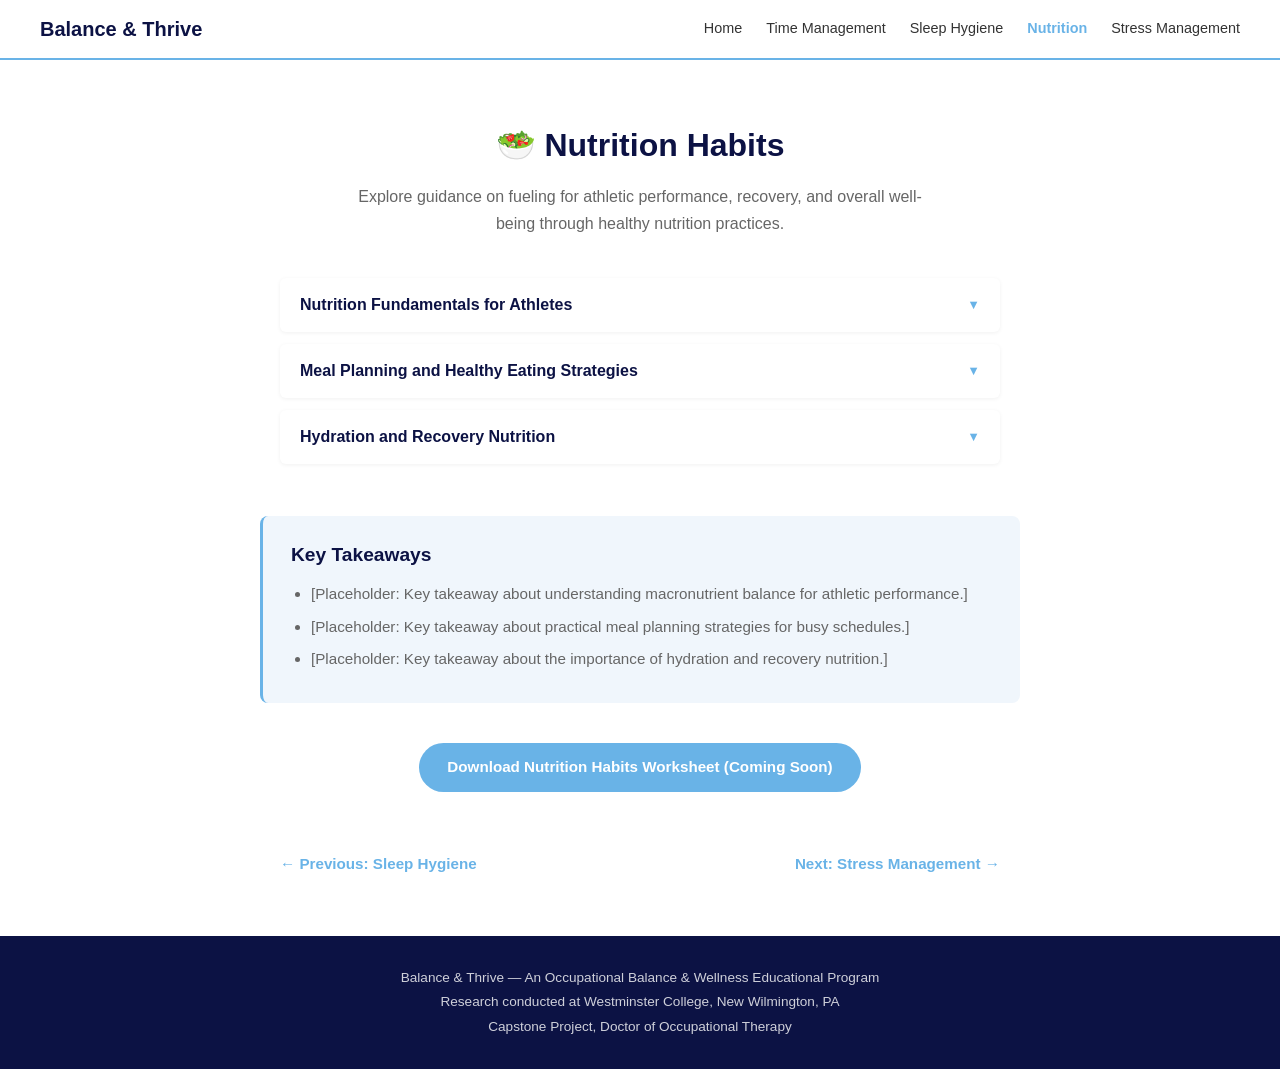
==== nutrition.html @ 85c93748 "feat: add Nutrition Habits topic page with accordion sections Co-Authored-By: Claude Opus 4.6 (1M co" ====
<!DOCTYPE html>
<html lang="en">
<head>
  <meta charset="UTF-8">
  <meta name="viewport" content="width=device-width, initial-scale=1.0">
  <title>Nutrition Habits | Balance & Thrive</title>
  <link rel="stylesheet" href="styles.css">
</head>
<body>

  <!-- Navigation -->
  <nav class="navbar">
    <a href="index.html" class="site-title">Balance &amp; Thrive</a>
    <button class="hamburger" aria-expanded="false" aria-label="Toggle navigation">
      <span></span>
      <span></span>
      <span></span>
    </button>
    <div class="nav-links">
      <a href="index.html">Home</a>
      <a href="time-management.html">Time Management</a>
      <a href="sleep-hygiene.html">Sleep Hygiene</a>
      <a href="nutrition.html" class="active">Nutrition</a>
      <a href="stress-management.html">Stress Management</a>
    </div>
  </nav>

  <!-- Page Header -->
  <section class="page-header">
    <h1>🥗 Nutrition Habits</h1>
    <p>Explore guidance on fueling for athletic performance, recovery, and overall well-being through healthy nutrition practices.</p>
  </section>

  <!-- Accordion Content -->
  <div class="accordion">
    <div class="accordion-item">
      <button class="accordion-header" aria-expanded="false" aria-controls="nh-section-1">
        <span>Nutrition Fundamentals for Athletes</span>
        <span class="chevron">▼</span>
      </button>
      <div class="accordion-body" id="nh-section-1">
        <div class="accordion-content">
          <p>[Placeholder: Add content about macronutrients, micronutrients, and the unique nutritional needs of collegiate athletes.]</p>
        </div>
      </div>
    </div>

    <div class="accordion-item">
      <button class="accordion-header" aria-expanded="false" aria-controls="nh-section-2">
        <span>Meal Planning and Healthy Eating Strategies</span>
        <span class="chevron">▼</span>
      </button>
      <div class="accordion-body" id="nh-section-2">
        <div class="accordion-content">
          <p>[Placeholder: Add practical meal planning tips, sample meal ideas, and strategies for healthy eating with a busy athlete schedule.]</p>
        </div>
      </div>
    </div>

    <div class="accordion-item">
      <button class="accordion-header" aria-expanded="false" aria-controls="nh-section-3">
        <span>Hydration and Recovery Nutrition</span>
        <span class="chevron">▼</span>
      </button>
      <div class="accordion-body" id="nh-section-3">
        <div class="accordion-content">
          <p>[Placeholder: Add content about hydration guidelines, pre/post-workout nutrition, and recovery fueling strategies.]</p>
        </div>
      </div>
    </div>
  </div>

  <!-- Key Takeaways -->
  <div class="takeaways-box">
    <h2>Key Takeaways</h2>
    <ul>
      <li>[Placeholder: Key takeaway about understanding macronutrient balance for athletic performance.]</li>
      <li>[Placeholder: Key takeaway about practical meal planning strategies for busy schedules.]</li>
      <li>[Placeholder: Key takeaway about the importance of hydration and recovery nutrition.]</li>
    </ul>
  </div>

  <!-- Download Section -->
  <div class="download-section">
    <a href="#" class="download-btn">Download Nutrition Habits Worksheet (Coming Soon)</a>
  </div>

  <!-- Topic Navigation -->
  <div class="topic-nav">
    <a href="sleep-hygiene.html">← Previous: Sleep Hygiene</a>
    <a href="stress-management.html">Next: Stress Management →</a>
  </div>

  <!-- Footer -->
  <footer class="footer">
    Balance &amp; Thrive — An Occupational Balance &amp; Wellness Educational Program<br>
    Research conducted at Westminster College, New Wilmington, PA<br>
    Capstone Project, Doctor of Occupational Therapy
  </footer>

  <script src="script.js"></script>
</body>
</html>
---- styles.css ----
/* ============================================
   Balance & Thrive — Shared Stylesheet
   ============================================ */

/* --- CSS Custom Properties --- */
:root {
  --navy: #0C1244;
  --light-blue: #69B3E7;
  --soft-blue-bg: #f0f6fc;
  --white: #FFFFFF;
  --dark-gray: #333333;
  --medium-gray: #666666;
  --light-gray: #888888;
  --font-stack: -apple-system, BlinkMacSystemFont, 'Segoe UI', Roboto, Oxygen, Ubuntu, sans-serif;
}

/* --- Reset --- */
*, *::before, *::after {
  box-sizing: border-box;
  margin: 0;
  padding: 0;
}

html {
  scroll-behavior: smooth;
}

body {
  font-family: var(--font-stack);
  color: var(--dark-gray);
  line-height: 1.6;
  background-color: var(--white);
}

a {
  color: inherit;
  text-decoration: none;
}

ul {
  list-style: none;
}

/* --- Navigation Bar --- */
.navbar {
  display: flex;
  align-items: center;
  justify-content: space-between;
  padding: 0 40px;
  height: 60px;
  background-color: var(--white);
  border-bottom: 2px solid var(--light-blue);
  position: sticky;
  top: 0;
  z-index: 100;
}

.site-title {
  font-size: 1.25rem;
  font-weight: 700;
  color: var(--navy);
}

.nav-links {
  display: flex;
  gap: 24px;
  align-items: center;
}

.nav-links a {
  font-size: 0.9rem;
  color: var(--dark-gray);
  transition: color 0.2s;
}

.nav-links a:hover {
  color: var(--light-blue);
}

.nav-links a.active {
  color: var(--light-blue);
  font-weight: 600;
}

.hamburger {
  display: none;
  background: none;
  border: none;
  cursor: pointer;
  flex-direction: column;
  gap: 5px;
  padding: 4px;
}

.hamburger span {
  display: block;
  width: 24px;
  height: 2px;
  background-color: var(--navy);
  transition: transform 0.3s, opacity 0.3s;
}

/* --- Hero Section --- */
.hero {
  text-align: center;
  padding: 80px 20px;
  background-color: var(--white);
}

.hero .label {
  display: block;
  text-transform: uppercase;
  letter-spacing: 2px;
  font-size: 0.8rem;
  color: var(--light-blue);
  margin-bottom: 12px;
  font-weight: 600;
}

.hero h1 {
  font-size: 2.5rem;
  font-weight: 800;
  color: var(--navy);
  margin-bottom: 16px;
}

.hero .subtitle {
  font-size: 1.1rem;
  color: var(--medium-gray);
  max-width: 600px;
  margin: 0 auto 28px;
  line-height: 1.7;
}

.btn-primary {
  display: inline-block;
  background-color: var(--light-blue);
  color: var(--white);
  padding: 12px 28px;
  border-radius: 25px;
  font-size: 1rem;
  font-weight: 600;
  transition: background-color 0.2s, transform 0.2s;
  border: none;
  cursor: pointer;
}

.btn-primary:hover {
  background-color: #5aa0d0;
  transform: translateY(-1px);
}

/* --- Topics Section --- */
.topics-section {
  background-color: var(--soft-blue-bg);
  padding: 60px 20px;
}

.topics-section h2 {
  text-align: center;
  font-size: 1.8rem;
  color: var(--navy);
  margin-bottom: 32px;
  font-weight: 700;
}

.topics-grid {
  display: grid;
  grid-template-columns: 1fr 1fr;
  gap: 20px;
  max-width: 800px;
  margin: 0 auto;
}

.topic-card {
  display: block;
  background-color: var(--white);
  border-left: 3px solid var(--light-blue);
  border-radius: 4px;
  padding: 20px;
  transition: box-shadow 0.2s, transform 0.2s;
}

.topic-card:hover {
  box-shadow: 0 4px 12px rgba(0, 0, 0, 0.08);
  transform: translateY(-2px);
}

.topic-card .icon {
  font-size: 1.5rem;
  margin-bottom: 8px;
}

.topic-card h3 {
  font-size: 1.05rem;
  color: var(--navy);
  margin-bottom: 6px;
  font-weight: 600;
}

.topic-card p {
  font-size: 0.85rem;
  color: var(--light-gray);
  line-height: 1.5;
}

/* --- About Section --- */
.about-section {
  background-color: var(--white);
  padding: 60px 20px;
  text-align: center;
}

.about-section h2 {
  font-size: 1.6rem;
  color: var(--navy);
  margin-bottom: 16px;
  font-weight: 700;
}

.about-section p {
  max-width: 700px;
  margin: 0 auto;
  font-size: 1rem;
  color: var(--medium-gray);
  line-height: 1.7;
}

/* --- Footer --- */
.footer {
  background-color: var(--navy);
  color: rgba(255, 255, 255, 0.8);
  text-align: center;
  padding: 30px 20px;
  font-size: 0.85rem;
  line-height: 1.8;
}

/* --- Page Header (Topic Pages) --- */
.page-header {
  text-align: center;
  padding: 60px 20px 40px;
}

.page-header h1 {
  font-size: 2rem;
  color: var(--navy);
  margin-bottom: 12px;
  font-weight: 800;
}

.page-header p {
  font-size: 1rem;
  color: var(--medium-gray);
  max-width: 600px;
  margin: 0 auto;
  line-height: 1.7;
}

/* --- Accordion --- */
.accordion {
  max-width: 760px;
  margin: 0 auto;
  padding: 0 20px 40px;
}

.accordion-item {
  background-color: var(--white);
  margin-bottom: 12px;
  border-radius: 6px;
  box-shadow: 0 1px 4px rgba(0, 0, 0, 0.06);
  overflow: hidden;
}

.accordion-header {
  display: flex;
  align-items: center;
  justify-content: space-between;
  width: 100%;
  padding: 18px 20px;
  background: none;
  border: none;
  cursor: pointer;
  font-family: var(--font-stack);
  font-size: 1rem;
  font-weight: 600;
  color: var(--navy);
  text-align: left;
  transition: background-color 0.2s;
}

.accordion-header:hover {
  background-color: var(--soft-blue-bg);
}

.accordion-header .chevron {
  font-size: 0.8rem;
  transition: transform 0.3s;
  color: var(--light-blue);
}

.accordion-item.open .accordion-header .chevron {
  transform: rotate(180deg);
}

.accordion-body {
  max-height: 0;
  overflow: hidden;
  transition: max-height 0.3s ease;
}

.accordion-item.open .accordion-body {
  max-height: 500px;
}

.accordion-content {
  padding: 0 20px 20px;
  font-size: 0.95rem;
  color: var(--medium-gray);
  line-height: 1.7;
}

/* --- Key Takeaways Box --- */
.takeaways-box {
  max-width: 760px;
  margin: 0 auto 40px;
  padding: 24px 28px;
  background-color: var(--soft-blue-bg);
  border-left: 3px solid var(--light-blue);
  border-radius: 8px;
}

.takeaways-box h2 {
  font-size: 1.2rem;
  color: var(--navy);
  margin-bottom: 12px;
  font-weight: 700;
}

.takeaways-box ul {
  list-style: disc;
  padding-left: 20px;
}

.takeaways-box li {
  font-size: 0.95rem;
  color: var(--medium-gray);
  margin-bottom: 8px;
  line-height: 1.6;
}

/* --- Download Button --- */
.download-section {
  text-align: center;
  padding: 0 20px 40px;
}

.download-btn {
  display: inline-block;
  background-color: var(--light-blue);
  color: var(--white);
  padding: 12px 28px;
  border-radius: 25px;
  font-size: 0.95rem;
  font-weight: 600;
  transition: background-color 0.2s, transform 0.2s;
  border: none;
  cursor: pointer;
}

.download-btn:hover {
  background-color: #5aa0d0;
  transform: translateY(-1px);
}

/* --- Topic Navigation --- */
.topic-nav {
  display: flex;
  justify-content: space-between;
  align-items: center;
  max-width: 760px;
  margin: 0 auto;
  padding: 20px 20px 60px;
}

.topic-nav a {
  font-size: 0.95rem;
  color: var(--light-blue);
  font-weight: 600;
  transition: color 0.2s;
}

.topic-nav a:hover {
  color: #5aa0d0;
}

/* --- Responsive: Tablet (768px) --- */
@media (max-width: 768px) {
  .topics-grid {
    grid-template-columns: 1fr;
  }

  .nav-links {
    display: none;
    position: absolute;
    top: 60px;
    left: 0;
    right: 0;
    background-color: var(--white);
    flex-direction: column;
    padding: 20px 40px;
    border-bottom: 2px solid var(--light-blue);
    box-shadow: 0 4px 12px rgba(0, 0, 0, 0.08);
  }

  .nav-links.open {
    display: flex;
  }

  .nav-links a {
    padding: 8px 0;
    font-size: 1rem;
  }

  .hamburger {
    display: flex;
  }

  .hero h1 {
    font-size: 1.8rem;
  }

  .hero {
    padding: 60px 20px;
  }
}

/* --- Responsive: Mobile (480px) --- */
@media (max-width: 480px) {
  .navbar {
    padding: 0 20px;
  }

  .hero {
    padding: 40px 16px;
  }

  .hero h1 {
    font-size: 1.5rem;
  }

  .hero .subtitle {
    font-size: 0.95rem;
  }

  .topics-section {
    padding: 40px 16px;
  }

  .page-header {
    padding: 40px 16px 30px;
  }

  .page-header h1 {
    font-size: 1.5rem;
  }

  .accordion {
    padding: 0 16px 30px;
  }

  .takeaways-box {
    margin-left: 16px;
    margin-right: 16px;
  }

  .topic-nav {
    padding: 20px 16px 40px;
  }
}
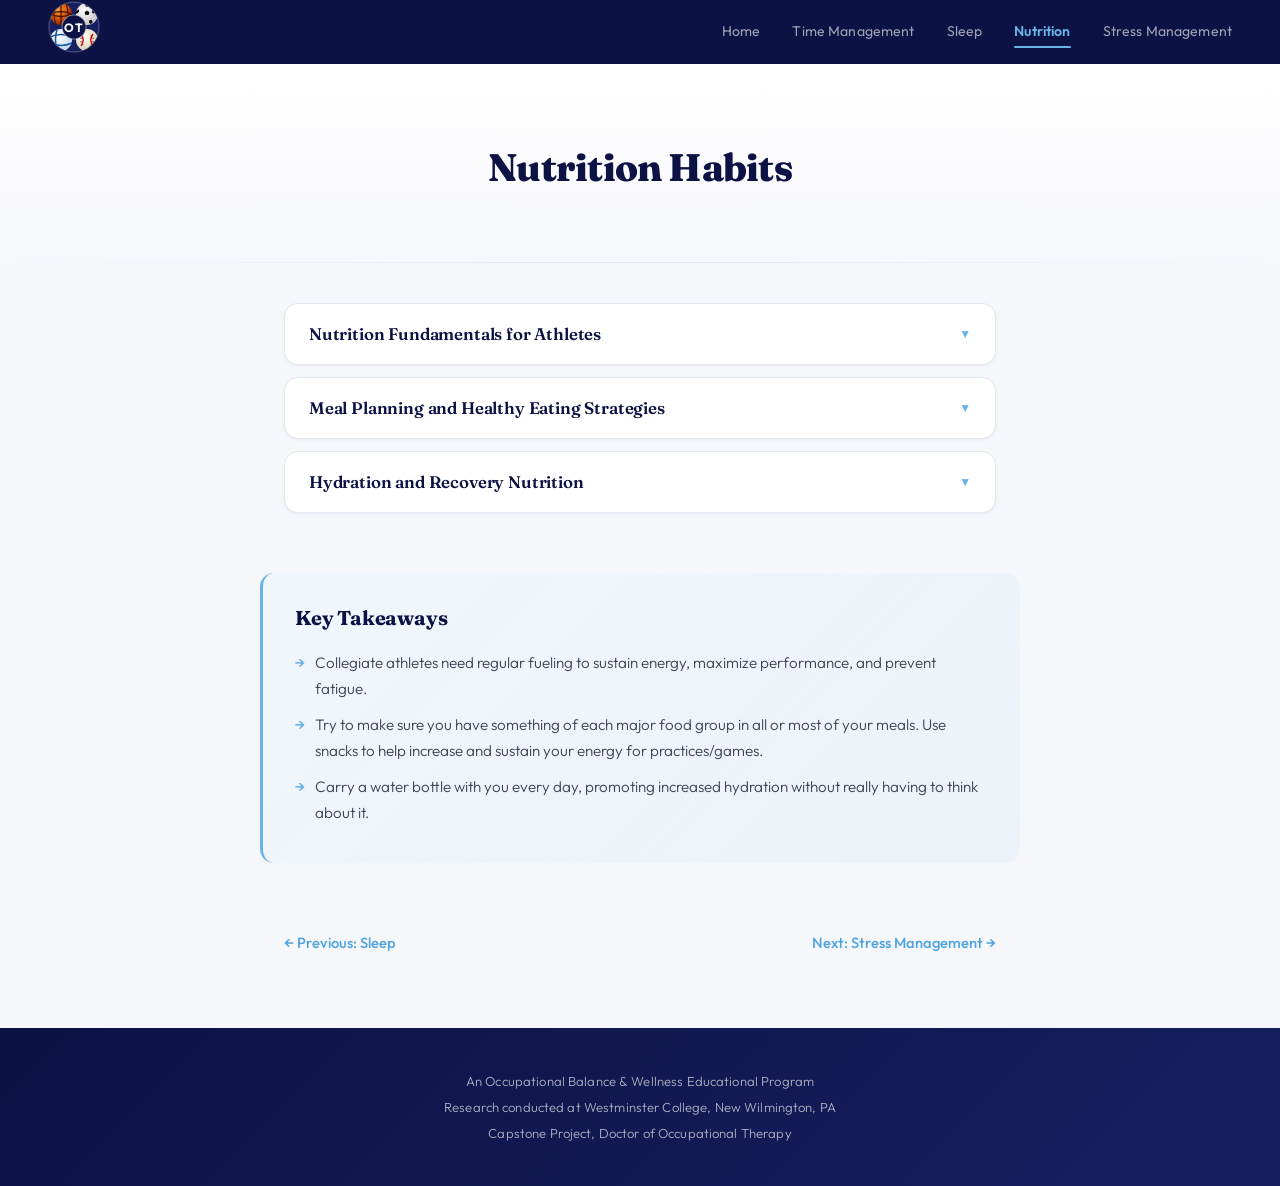
==== commit bdfcc6af: "feat: complete site polish — remove title, add OT sports ball logo, deploy assets Co-Authored-By: Cl" ====
--- a/nutrition.html
+++ b/nutrition.html
@@ -3,14 +3,70 @@
 <head>
   <meta charset="UTF-8">
   <meta name="viewport" content="width=device-width, initial-scale=1.0">
-  <title>Nutrition Habits | Balance & Thrive</title>
+  <title>Nutrition Habits</title>
+  <link rel="preconnect" href="https://fonts.googleapis.com">
+  <link rel="preconnect" href="https://fonts.gstatic.com" crossorigin>
+  <link href="https://fonts.googleapis.com/css2?family=Fraunces:ital,opsz,wght@0,9..144,300;0,9..144,500;0,9..144,700;0,9..144,800;1,9..144,400&family=Outfit:wght@300;400;500;600&display=swap" rel="stylesheet">
   <link rel="stylesheet" href="styles.css">
 </head>
 <body>
 
   <!-- Navigation -->
   <nav class="navbar">
-    <a href="index.html" class="site-title">Balance &amp; Thrive</a>
+    <a href="index.html" class="site-title">
+      <svg width="52" height="52" viewBox="0 0 52 52" xmlns="http://www.w3.org/2000/svg" aria-label="OT Logo">
+        <defs>
+          <clipPath id="cc"><circle cx="26" cy="26" r="25"/></clipPath>
+          <radialGradient id="bg" cx="38%" cy="32%" r="62%" gradientUnits="objectBoundingBox">
+            <stop offset="0%" stop-color="#ff9940"/><stop offset="55%" stop-color="#e06010"/><stop offset="100%" stop-color="#983000"/>
+          </radialGradient>
+          <radialGradient id="sg" cx="38%" cy="32%" r="62%" gradientUnits="objectBoundingBox">
+            <stop offset="0%" stop-color="#ffffff"/><stop offset="100%" stop-color="#cccccc"/>
+          </radialGradient>
+          <radialGradient id="vg" cx="38%" cy="32%" r="62%" gradientUnits="objectBoundingBox">
+            <stop offset="0%" stop-color="#ffffff"/><stop offset="100%" stop-color="#c8ddf0"/>
+          </radialGradient>
+          <radialGradient id="rg" cx="38%" cy="32%" r="62%" gradientUnits="objectBoundingBox">
+            <stop offset="0%" stop-color="#fffff4"/><stop offset="100%" stop-color="#ddd6c0"/>
+          </radialGradient>
+        </defs>
+        <circle cx="26" cy="26" r="25" fill="#162060"/>
+        <circle cx="26" cy="26" r="25" fill="none" stroke="rgba(255,255,255,0.2)" stroke-width="1.5"/>
+        <g clip-path="url(#cc)">
+          <circle cx="13" cy="13" r="11" fill="url(#bg)"/>
+          <line x1="13" y1="2" x2="13" y2="24" stroke="#4a1400" stroke-width="1.3"/>
+          <path d="M 2,13 Q 7.5,10.5 13,10.5 Q 18.5,10.5 24,13" stroke="#4a1400" stroke-width="1.3" fill="none"/>
+          <path d="M 2,13 Q 7.5,15.5 13,15.5 Q 18.5,15.5 24,13" stroke="#4a1400" stroke-width="1.3" fill="none"/>
+          <path d="M 8,2.5 Q 4,13 8,23.5" stroke="#4a1400" stroke-width="1.1" fill="none"/>
+          <path d="M 18,2.5 Q 22,13 18,23.5" stroke="#4a1400" stroke-width="1.1" fill="none"/>
+          <circle cx="39" cy="13" r="11" fill="url(#sg)"/>
+          <polygon points="39,9.5 41.5,11.2 40.6,14.0 37.4,14.0 36.5,11.2" fill="#111"/>
+          <polygon points="39,2.2 40.8,3.8 40.2,5.8 37.8,5.8 37.2,3.8" fill="#111"/>
+          <polygon points="45.8,8.2 47.5,10.5 46.2,12.5 44.4,12.2 43.8,10.0" fill="#111"/>
+          <polygon points="43.5,18.8 44.8,21.2 43.0,23.0 41.2,22.0 41.0,19.5" fill="#111"/>
+          <polygon points="34.5,18.8 35.0,21.2 33.0,23.0 31.2,22.0 31.5,19.5" fill="#111"/>
+          <polygon points="30.5,8.2 31.2,10.0 29.8,12.2 28.0,12.5 27.5,10.5" fill="#111"/>
+          <circle cx="13" cy="39" r="11" fill="url(#vg)"/>
+          <path d="M 2,36 Q 13,31 24,36" stroke="#1255a0" stroke-width="1.5" fill="none"/>
+          <path d="M 2,42 Q 13,47 24,42" stroke="#1255a0" stroke-width="1.5" fill="none"/>
+          <path d="M 9,28.5 Q 6,39 9,49.5" stroke="#1255a0" stroke-width="1.5" fill="none"/>
+          <circle cx="39" cy="39" r="11" fill="url(#rg)"/>
+          <path d="M 33,33 C 36,37 36,41 33,45" stroke="#c01010" stroke-width="1.3" fill="none"/>
+          <path d="M 45,33 C 42,37 42,41 45,45" stroke="#c01010" stroke-width="1.3" fill="none"/>
+          <line x1="33.0" y1="34.8" x2="35.5" y2="34.2" stroke="#c01010" stroke-width="0.9"/>
+          <line x1="32.2" y1="37.2" x2="34.7" y2="37.2" stroke="#c01010" stroke-width="0.9"/>
+          <line x1="32.2" y1="40.8" x2="34.7" y2="40.8" stroke="#c01010" stroke-width="0.9"/>
+          <line x1="33.0" y1="43.2" x2="35.5" y2="43.8" stroke="#c01010" stroke-width="0.9"/>
+          <line x1="45.0" y1="34.8" x2="42.5" y2="34.2" stroke="#c01010" stroke-width="0.9"/>
+          <line x1="45.8" y1="37.2" x2="43.3" y2="37.2" stroke="#c01010" stroke-width="0.9"/>
+          <line x1="45.8" y1="40.8" x2="43.3" y2="40.8" stroke="#c01010" stroke-width="0.9"/>
+          <line x1="45.0" y1="43.2" x2="42.5" y2="43.8" stroke="#c01010" stroke-width="0.9"/>
+        </g>
+        <circle cx="26" cy="26" r="12" fill="#0C1244"/>
+        <circle cx="26" cy="26" r="12" fill="none" stroke="rgba(255,255,255,0.4)" stroke-width="1.2"/>
+        <text x="26" y="30.5" text-anchor="middle" fill="white" font-size="12" font-weight="700" font-family="Outfit, sans-serif" letter-spacing="1">OT</text>
+      </svg>
+    </a>
     <button class="hamburger" aria-expanded="false" aria-label="Toggle navigation">
       <span></span>
       <span></span>
@@ -19,7 +75,7 @@
     <div class="nav-links">
       <a href="index.html">Home</a>
       <a href="time-management.html">Time Management</a>
-      <a href="sleep-hygiene.html">Sleep Hygiene</a>
+      <a href="sleep-hygiene.html">Sleep</a>
       <a href="nutrition.html" class="active">Nutrition</a>
       <a href="stress-management.html">Stress Management</a>
     </div>
@@ -27,8 +83,7 @@
 
   <!-- Page Header -->
   <section class="page-header">
-    <h1>🥗 Nutrition Habits</h1>
-    <p>Explore guidance on fueling for athletic performance, recovery, and overall well-being through healthy nutrition practices.</p>
+    <h1>Nutrition Habits</h1>
   </section>
 
   <!-- Accordion Content -->
@@ -40,7 +95,9 @@
       </button>
       <div class="accordion-body" id="nh-section-1">
         <div class="accordion-content">
-          <p>[Placeholder: Add content about macronutrients, micronutrients, and the unique nutritional needs of collegiate athletes.]</p>
+          <p>As student-athletes, your daily and weekly energy expenditure is much greater than the average college student. Prioritizing balanced nutrition and hydration is vital for sustaining our energy, maximizing our performance, and preventing fatigue.</p>
+          <p style="margin-top: 12px;"><strong>Energy Availability</strong> = Food Energy Intake - Energy Expenditure. Nutrition can greatly impact what our energy looks like throughout the day.</p>
+          <p style="margin-top: 12px;">Symptoms that could be an indicator of low energy availability due to nutrition habits include: fatigue or feeling "sluggish," recurrent injuries, recurrent or prolonged sickness, and irritability.</p>
         </div>
       </div>
     </div>
@@ -52,7 +109,22 @@
       </button>
       <div class="accordion-body" id="nh-section-2">
         <div class="accordion-content">
-          <p>[Placeholder: Add practical meal planning tips, sample meal ideas, and strategies for healthy eating with a busy athlete schedule.]</p>
+          <p>A balanced plate contains each of these items: Carbohydrates/Grains, Protein, Fats, and Vegetables/Fruit. Try to follow this for all 3 meals of the day.</p>
+          <ul style="padding-left: 20px; margin-top: 8px;">
+            <li style="margin-bottom: 6px;"><strong>Carbs/Grains:</strong> Energy and fuel to your muscles</li>
+            <li style="margin-bottom: 6px;"><strong>Protein:</strong> Muscle building and repair</li>
+            <li style="margin-bottom: 6px;"><strong>Fats:</strong> Energy source</li>
+            <li style="margin-bottom: 6px;"><strong>Vegetables/Fruit:</strong> Vitamins and minerals for immune support</li>
+          </ul>
+          <img src="assets/athlete-plate.png" alt="Athlete plate guide showing balanced portions for hard training days" style="display: block; margin: 16px auto 0; max-width: 60%; border-radius: 8px;">
+          <p style="margin-top: 12px;">Supplement with snacks between meals, such as fruit, protein bars, cheese sticks, etc.</p>
+          <p style="margin-top: 12px;"><strong>Fueling Preparation Before a Game:</strong></p>
+          <ul style="padding-left: 20px; margin-top: 8px;">
+            <li style="margin-bottom: 6px;"><strong>~4 hours prior:</strong> have a full meal with carbs, moderate protein, and healthy fats</li>
+            <li style="margin-bottom: 6px;"><strong>~2 hours prior:</strong> have a carb-focused snack (banana, yogurt, granola bar)</li>
+            <li style="margin-bottom: 6px;"><strong>~1 hour prior:</strong> quick carbs and electrolytes (fruit snacks, sports drinks)</li>
+          </ul>
+          <p style="margin-top: 12px;">This schedule can help prevent fatigue by gradually introducing the nutrients needed for sustained performance throughout a game.</p>
         </div>
       </div>
     </div>
@@ -64,7 +136,12 @@
       </button>
       <div class="accordion-body" id="nh-section-3">
         <div class="accordion-content">
-          <p>[Placeholder: Add content about hydration guidelines, pre/post-workout nutrition, and recovery fueling strategies.]</p>
+          <p><strong>Daily Water Recommendations:</strong> Men are recommended approximately 15 cups (120 ounces) of water per day. Women are recommended approximately 11 cups (88 ounces) per day.</p>
+          <ul style="padding-left: 20px; margin-top: 12px;">
+            <li style="margin-bottom: 6px;">Consume more water throughout the day by carrying a water bottle.</li>
+            <li style="margin-bottom: 6px;">Fruits and vegetables are an easy way to increase hydration levels.</li>
+            <li style="margin-bottom: 6px;">Sports drinks are good to replenish electrolytes and sodium lost from sweating throughout a workout or practice.</li>
+          </ul>
         </div>
       </div>
     </div>
@@ -74,26 +151,21 @@
   <div class="takeaways-box">
     <h2>Key Takeaways</h2>
     <ul>
-      <li>[Placeholder: Key takeaway about understanding macronutrient balance for athletic performance.]</li>
-      <li>[Placeholder: Key takeaway about practical meal planning strategies for busy schedules.]</li>
-      <li>[Placeholder: Key takeaway about the importance of hydration and recovery nutrition.]</li>
+      <li>Collegiate athletes need regular fueling to sustain energy, maximize performance, and prevent fatigue.</li>
+      <li>Try to make sure you have something of each major food group in all or most of your meals. Use snacks to help increase and sustain your energy for practices/games.</li>
+      <li>Carry a water bottle with you every day, promoting increased hydration without really having to think about it.</li>
     </ul>
-  </div>
-
-  <!-- Download Section -->
-  <div class="download-section">
-    <a href="#" class="download-btn">Download Nutrition Habits Worksheet (Coming Soon)</a>
   </div>
 
   <!-- Topic Navigation -->
   <div class="topic-nav">
-    <a href="sleep-hygiene.html">← Previous: Sleep Hygiene</a>
+    <a href="sleep-hygiene.html">← Previous: Sleep</a>
     <a href="stress-management.html">Next: Stress Management →</a>
   </div>
 
   <!-- Footer -->
   <footer class="footer">
-    Balance &amp; Thrive — An Occupational Balance &amp; Wellness Educational Program<br>
+    An Occupational Balance &amp; Wellness Educational Program<br>
     Research conducted at Westminster College, New Wilmington, PA<br>
     Capstone Project, Doctor of Occupational Therapy
   </footer>
--- a/styles.css
+++ b/styles.css
@@ -1,17 +1,32 @@
 /* ============================================
    Balance & Thrive — Shared Stylesheet
+   Bento Grid / Editorial Wellness
    ============================================ */
+
+@import url('https://fonts.googleapis.com/css2?family=Fraunces:ital,opsz,wght@0,9..144,300;0,9..144,500;0,9..144,700;0,9..144,800;1,9..144,400&family=Outfit:wght@300;400;500;600&display=swap');
 
 /* --- CSS Custom Properties --- */
 :root {
   --navy: #0C1244;
+  --navy-light: #162060;
   --light-blue: #69B3E7;
+  --light-blue-vivid: #4DA3E0;
   --soft-blue-bg: #f0f6fc;
+  --cream: #f6f7fb;
   --white: #FFFFFF;
-  --dark-gray: #333333;
-  --medium-gray: #666666;
-  --light-gray: #888888;
-  --font-stack: -apple-system, BlinkMacSystemFont, 'Segoe UI', Roboto, Oxygen, Ubuntu, sans-serif;
+  --dark-gray: #2a2d35;
+  --medium-gray: #3d4250;
+  --light-gray: #4a5060;
+  --border-light: #e2e8f0;
+  --font-heading: 'Fraunces', Georgia, serif;
+  --font-body: 'Outfit', sans-serif;
+  --shadow-sm: 0 1px 3px rgba(12, 18, 68, 0.05);
+  --shadow-md: 0 4px 16px rgba(12, 18, 68, 0.08);
+  --shadow-lg: 0 8px 32px rgba(12, 18, 68, 0.12);
+  --shadow-glow: 0 4px 20px rgba(105, 179, 231, 0.15);
+  --radius: 14px;
+  --radius-lg: 20px;
+  --bento-gap: 16px;
 }
 
 /* --- Reset --- */
@@ -26,10 +41,12 @@
 }
 
 body {
-  font-family: var(--font-stack);
+  font-family: var(--font-body);
   color: var(--dark-gray);
-  line-height: 1.6;
-  background-color: var(--white);
+  line-height: 1.65;
+  background-color: var(--cream);
+  -webkit-font-smoothing: antialiased;
+  -moz-osx-font-smoothing: grayscale;
 }
 
 a {
@@ -39,6 +56,23 @@
 
 ul {
   list-style: none;
+}
+
+/* --- Animations --- */
+@keyframes fadeUp {
+  from {
+    opacity: 0;
+    transform: translateY(24px);
+  }
+  to {
+    opacity: 1;
+    transform: translateY(0);
+  }
+}
+
+@keyframes fadeIn {
+  from { opacity: 0; }
+  to { opacity: 1; }
 }
 
 /* --- Navigation Bar --- */
@@ -46,40 +80,66 @@
   display: flex;
   align-items: center;
   justify-content: space-between;
-  padding: 0 40px;
-  height: 60px;
-  background-color: var(--white);
-  border-bottom: 2px solid var(--light-blue);
+  padding: 0 48px;
+  height: 64px;
+  background: var(--navy);
   position: sticky;
   top: 0;
   z-index: 100;
 }
 
 .site-title {
-  font-size: 1.25rem;
+  font-family: var(--font-heading);
+  font-size: 1.3rem;
   font-weight: 700;
-  color: var(--navy);
+  color: var(--white);
+  letter-spacing: -0.01em;
 }
 
 .nav-links {
   display: flex;
-  gap: 24px;
+  gap: 32px;
   align-items: center;
 }
 
 .nav-links a {
-  font-size: 0.9rem;
-  color: var(--dark-gray);
-  transition: color 0.2s;
+  font-family: var(--font-body);
+  font-size: 0.88rem;
+  font-weight: 400;
+  color: rgba(255, 255, 255, 0.6);
+  letter-spacing: 0.01em;
+  transition: color 0.25s ease;
+  position: relative;
+}
+
+.nav-links a::after {
+  content: '';
+  position: absolute;
+  bottom: -4px;
+  left: 0;
+  width: 0;
+  height: 2px;
+  background: var(--light-blue);
+  border-radius: 1px;
+  transition: width 0.3s cubic-bezier(0.22, 1, 0.36, 1);
 }
 
 .nav-links a:hover {
-  color: var(--light-blue);
+  color: var(--white);
+}
+
+.nav-links a:hover::after {
+  width: 100%;
 }
 
 .nav-links a.active {
   color: var(--light-blue);
   font-weight: 600;
+}
+
+.nav-links a.active::after {
+  width: 100%;
+  background: var(--light-blue);
 }
 
 .hamburger {
@@ -89,187 +149,374 @@
   cursor: pointer;
   flex-direction: column;
   gap: 5px;
-  padding: 4px;
+  padding: 6px;
+  border-radius: 6px;
+  transition: background-color 0.2s;
+}
+
+.hamburger:hover {
+  background-color: rgba(255, 255, 255, 0.1);
 }
 
 .hamburger span {
   display: block;
-  width: 24px;
+  width: 22px;
   height: 2px;
-  background-color: var(--navy);
+  background-color: var(--white);
+  border-radius: 2px;
   transition: transform 0.3s, opacity 0.3s;
 }
 
-/* --- Hero Section --- */
-.hero {
+/* =============================================
+   BENTO HERO (Homepage Only)
+   ============================================= */
+
+.bento-hero {
+  padding: 24px 48px 0;
+  background: var(--cream);
+}
+
+.bento-grid {
+  display: grid;
+  grid-template-columns: 1fr;
+  gap: var(--bento-gap);
+  max-width: 1100px;
+  margin: 0 auto;
+  animation: fadeUp 0.7s cubic-bezier(0.22, 1, 0.36, 1) both;
+}
+
+.bento-main {
+  background: linear-gradient(145deg, var(--navy) 0%, var(--navy-light) 100%);
+  border-radius: var(--radius-lg);
+  padding: 56px 48px;
+  display: flex;
+  flex-direction: column;
+  justify-content: center;
+  position: relative;
+  overflow: hidden;
+  min-height: 380px;
+}
+
+.bento-main-circle {
+  position: absolute;
+  border-radius: 50%;
+  border: 1px solid rgba(105, 179, 231, 0.12);
+  pointer-events: none;
+}
+
+.bento-circle-1 {
+  width: 300px;
+  height: 300px;
+  top: -80px;
+  right: -60px;
+}
+
+.bento-circle-2 {
+  width: 200px;
+  height: 200px;
+  bottom: -40px;
+  left: -30px;
+  border-color: rgba(105, 179, 231, 0.08);
+}
+
+.bento-label {
+  display: inline-block;
+  text-transform: uppercase;
+  letter-spacing: 3px;
+  font-size: 0.7rem;
+  color: var(--light-blue);
+  margin-bottom: 20px;
+  font-weight: 600;
+  font-family: var(--font-body);
+  position: relative;
+}
+
+.bento-main h1 {
+  font-family: var(--font-heading);
+  font-size: 3rem;
+  font-weight: 800;
+  color: var(--white);
+  line-height: 1.12;
+  letter-spacing: -0.02em;
+  margin-bottom: 16px;
+  position: relative;
+}
+
+.bento-main p {
+  font-size: 1rem;
+  color: rgba(255, 255, 255, 0.55);
+  line-height: 1.7;
+  max-width: 380px;
+  font-weight: 300;
+  margin-bottom: 28px;
+  position: relative;
+}
+
+.bento-main .btn-primary {
+  align-self: flex-start;
+  position: relative;
+}
+
+.bento-stat {
+  background: var(--soft-blue-bg);
+  border-radius: var(--radius-lg);
+  padding: 32px 28px;
+  display: flex;
+  flex-direction: column;
+  justify-content: center;
+  align-items: center;
   text-align: center;
-  padding: 80px 20px;
-  background-color: var(--white);
-}
-
-.hero .label {
-  display: block;
-  text-transform: uppercase;
-  letter-spacing: 2px;
-  font-size: 0.8rem;
-  color: var(--light-blue);
-  margin-bottom: 12px;
-  font-weight: 600;
-}
-
-.hero h1 {
-  font-size: 2.5rem;
+  animation: fadeUp 0.7s cubic-bezier(0.22, 1, 0.36, 1) 0.1s both;
+}
+
+.bento-stat-number {
+  font-family: var(--font-heading);
+  font-size: 4rem;
   font-weight: 800;
   color: var(--navy);
-  margin-bottom: 16px;
-}
-
-.hero .subtitle {
-  font-size: 1.1rem;
+  line-height: 1;
+  letter-spacing: -0.03em;
+}
+
+.bento-stat-label {
+  font-family: var(--font-body);
+  font-size: 0.82rem;
   color: var(--medium-gray);
-  max-width: 600px;
-  margin: 0 auto 28px;
-  line-height: 1.7;
-}
-
-.btn-primary {
-  display: inline-block;
-  background-color: var(--light-blue);
+  text-transform: uppercase;
+  letter-spacing: 1.5px;
+  margin-top: 8px;
+  font-weight: 500;
+}
+
+.bento-accent {
+  background: var(--light-blue);
+  border-radius: var(--radius-lg);
+  padding: 28px 24px;
+  display: flex;
+  flex-direction: column;
+  justify-content: center;
+  animation: fadeUp 0.7s cubic-bezier(0.22, 1, 0.36, 1) 0.2s both;
+}
+
+.bento-accent-title {
+  font-family: var(--font-heading);
+  font-size: 1.15rem;
+  font-weight: 700;
   color: var(--white);
-  padding: 12px 28px;
-  border-radius: 25px;
-  font-size: 1rem;
-  font-weight: 600;
-  transition: background-color 0.2s, transform 0.2s;
-  border: none;
-  cursor: pointer;
-}
-
-.btn-primary:hover {
-  background-color: #5aa0d0;
-  transform: translateY(-1px);
-}
-
-/* --- Topics Section --- */
+  margin-bottom: 6px;
+}
+
+.bento-accent-text {
+  font-size: 0.85rem;
+  color: rgba(255, 255, 255, 0.8);
+  line-height: 1.5;
+  font-weight: 300;
+}
+
+/* =============================================
+   TOPIC CARDS (Homepage)
+   ============================================= */
+
 .topics-section {
-  background-color: var(--soft-blue-bg);
-  padding: 60px 20px;
-}
-
-.topics-section h2 {
-  text-align: center;
-  font-size: 1.8rem;
-  color: var(--navy);
-  margin-bottom: 32px;
-  font-weight: 700;
+  padding: 24px 48px 48px;
+  background: var(--cream);
 }
 
 .topics-grid {
   display: grid;
   grid-template-columns: 1fr 1fr;
-  gap: 20px;
-  max-width: 800px;
+  gap: var(--bento-gap);
+  max-width: 1100px;
   margin: 0 auto;
 }
 
 .topic-card {
-  display: block;
+  display: flex;
+  flex-direction: column;
   background-color: var(--white);
-  border-left: 3px solid var(--light-blue);
-  border-radius: 4px;
-  padding: 20px;
-  transition: box-shadow 0.2s, transform 0.2s;
+  border-radius: var(--radius-lg);
+  padding: 28px 28px 24px;
+  transition: transform 0.3s cubic-bezier(0.22, 1, 0.36, 1), box-shadow 0.3s ease;
+  box-shadow: var(--shadow-sm);
+  position: relative;
+  overflow: hidden;
+  border: 1px solid var(--border-light);
 }
 
 .topic-card:hover {
-  box-shadow: 0 4px 12px rgba(0, 0, 0, 0.08);
-  transform: translateY(-2px);
-}
-
-.topic-card .icon {
-  font-size: 1.5rem;
+  transform: translateY(-4px);
+  box-shadow: var(--shadow-lg);
+  border-color: rgba(105, 179, 231, 0.25);
+}
+
+.topic-number {
+  font-family: var(--font-heading);
+  font-size: 2rem;
+  font-weight: 800;
+  color: var(--soft-blue-bg);
+  line-height: 1;
+  margin-bottom: 12px;
+  letter-spacing: -0.03em;
+  transition: color 0.3s ease;
+}
+
+.topic-card:hover .topic-number {
+  color: var(--light-blue);
+}
+
+.topic-card h3 {
+  font-family: var(--font-heading);
+  font-size: 1.15rem;
+  color: var(--navy);
   margin-bottom: 8px;
-}
-
-.topic-card h3 {
-  font-size: 1.05rem;
-  color: var(--navy);
-  margin-bottom: 6px;
   font-weight: 600;
+  letter-spacing: -0.01em;
 }
 
 .topic-card p {
-  font-size: 0.85rem;
+  font-size: 0.88rem;
   color: var(--light-gray);
-  line-height: 1.5;
+  line-height: 1.6;
+  font-weight: 300;
+  flex-grow: 1;
+}
+
+.topic-arrow {
+  display: inline-flex;
+  align-items: center;
+  justify-content: center;
+  width: 32px;
+  height: 32px;
+  border-radius: 50%;
+  background: var(--soft-blue-bg);
+  color: var(--light-blue);
+  font-size: 1rem;
+  margin-top: 16px;
+  align-self: flex-end;
+  transition: background-color 0.3s ease, color 0.3s ease, transform 0.3s ease;
+}
+
+.topic-card:hover .topic-arrow {
+  background: var(--light-blue);
+  color: var(--white);
+  transform: translateX(4px);
 }
 
 /* --- About Section --- */
 .about-section {
   background-color: var(--white);
-  padding: 60px 20px;
+  padding: 80px 48px;
   text-align: center;
+  position: relative;
+}
+
+.about-section::before {
+  content: '';
+  position: absolute;
+  top: 0;
+  left: 0;
+  right: 0;
+  height: 1px;
+  background: linear-gradient(90deg, transparent, var(--border-light), transparent);
 }
 
 .about-section h2 {
-  font-size: 1.6rem;
+  font-family: var(--font-heading);
+  font-size: 1.8rem;
   color: var(--navy);
-  margin-bottom: 16px;
+  margin-bottom: 20px;
   font-weight: 700;
+  letter-spacing: -0.01em;
 }
 
 .about-section p {
-  max-width: 700px;
+  max-width: 660px;
   margin: 0 auto;
   font-size: 1rem;
   color: var(--medium-gray);
-  line-height: 1.7;
+  line-height: 1.8;
+  font-weight: 300;
 }
 
 /* --- Footer --- */
 .footer {
-  background-color: var(--navy);
-  color: rgba(255, 255, 255, 0.8);
+  background: linear-gradient(135deg, var(--navy) 0%, var(--navy-light) 100%);
+  color: rgba(255, 255, 255, 0.65);
   text-align: center;
-  padding: 30px 20px;
-  font-size: 0.85rem;
-  line-height: 1.8;
-}
-
-/* --- Page Header (Topic Pages) --- */
+  padding: 40px 24px;
+  font-size: 0.82rem;
+  line-height: 2;
+  letter-spacing: 0.01em;
+  font-weight: 300;
+}
+
+/* =============================================
+   TOPIC PAGES
+   ============================================= */
+
+/* --- Page Header --- */
 .page-header {
   text-align: center;
-  padding: 60px 20px 40px;
+  padding: 72px 24px 48px;
+  background: linear-gradient(180deg, var(--white) 0%, var(--cream) 100%);
+  position: relative;
+}
+
+.page-header::after {
+  content: '';
+  position: absolute;
+  bottom: 0;
+  left: 0;
+  right: 0;
+  height: 1px;
+  background: linear-gradient(90deg, transparent, var(--border-light), transparent);
 }
 
 .page-header h1 {
-  font-size: 2rem;
+  font-family: var(--font-heading);
+  font-size: 2.4rem;
   color: var(--navy);
-  margin-bottom: 12px;
+  margin-bottom: 16px;
   font-weight: 800;
+  letter-spacing: -0.02em;
+  animation: fadeUp 0.7s cubic-bezier(0.22, 1, 0.36, 1) 0.1s both;
 }
 
 .page-header p {
-  font-size: 1rem;
+  font-size: 1.05rem;
   color: var(--medium-gray);
-  max-width: 600px;
+  max-width: 560px;
   margin: 0 auto;
-  line-height: 1.7;
+  line-height: 1.75;
+  font-weight: 300;
+  animation: fadeUp 0.7s cubic-bezier(0.22, 1, 0.36, 1) 0.25s both;
 }
 
 /* --- Accordion --- */
 .accordion {
   max-width: 760px;
   margin: 0 auto;
-  padding: 0 20px 40px;
+  padding: 40px 24px 48px;
 }
 
 .accordion-item {
   background-color: var(--white);
   margin-bottom: 12px;
-  border-radius: 6px;
-  box-shadow: 0 1px 4px rgba(0, 0, 0, 0.06);
+  border-radius: var(--radius);
+  box-shadow: var(--shadow-sm);
   overflow: hidden;
+  border: 1px solid var(--border-light);
+  transition: box-shadow 0.3s ease, border-color 0.3s ease;
+}
+
+.accordion-item:hover {
+  box-shadow: var(--shadow-md);
+  border-color: rgba(105, 179, 231, 0.3);
+}
+
+.accordion-item.open {
+  box-shadow: var(--shadow-md);
+  border-color: rgba(105, 179, 231, 0.4);
 }
 
 .accordion-header {
@@ -277,26 +524,29 @@
   align-items: center;
   justify-content: space-between;
   width: 100%;
-  padding: 18px 20px;
+  padding: 20px 24px;
   background: none;
   border: none;
   cursor: pointer;
-  font-family: var(--font-stack);
-  font-size: 1rem;
+  font-family: var(--font-heading);
+  font-size: 1.05rem;
   font-weight: 600;
   color: var(--navy);
   text-align: left;
   transition: background-color 0.2s;
+  letter-spacing: -0.01em;
 }
 
 .accordion-header:hover {
-  background-color: var(--soft-blue-bg);
+  background-color: rgba(240, 246, 252, 0.5);
 }
 
 .accordion-header .chevron {
-  font-size: 0.8rem;
-  transition: transform 0.3s;
+  font-size: 0.75rem;
+  transition: transform 0.35s cubic-bezier(0.22, 1, 0.36, 1);
   color: var(--light-blue);
+  flex-shrink: 0;
+  margin-left: 16px;
 }
 
 .accordion-item.open .accordion-header .chevron {
@@ -306,71 +556,172 @@
 .accordion-body {
   max-height: 0;
   overflow: hidden;
-  transition: max-height 0.3s ease;
+  transition: max-height 0.4s cubic-bezier(0.22, 1, 0.36, 1);
 }
 
 .accordion-item.open .accordion-body {
-  max-height: 500px;
+  max-height: 1000px;
 }
 
 .accordion-content {
-  padding: 0 20px 20px;
+  padding: 0 24px 24px;
   font-size: 0.95rem;
   color: var(--medium-gray);
-  line-height: 1.7;
+  line-height: 1.8;
+  font-weight: 300;
+}
+
+/* --- OT Definition Callout --- */
+.ot-definition {
+  max-width: 760px;
+  margin: 0 auto;
+  padding: 28px 32px;
+  background: linear-gradient(135deg, var(--navy) 0%, var(--navy-light) 100%);
+  border-radius: var(--radius);
+  color: var(--white);
+}
+
+.ot-definition h2 {
+  font-family: var(--font-heading);
+  font-size: 1.1rem;
+  font-weight: 700;
+  color: var(--light-blue);
+  margin-bottom: 10px;
+  letter-spacing: -0.01em;
+}
+
+.ot-definition p {
+  font-size: 0.95rem;
+  color: rgba(255, 255, 255, 0.8);
+  line-height: 1.75;
+  font-weight: 300;
+}
+
+/* --- Calendar Activity Section --- */
+.activity-section {
+  max-width: 760px;
+  margin: 0 auto 52px;
+  padding: 28px 32px;
+  background: var(--white);
+  border-radius: var(--radius);
+  border: 1px solid var(--border-light);
+  box-shadow: var(--shadow-sm);
+}
+
+.activity-section h2 {
+  font-family: var(--font-heading);
+  font-size: 1.25rem;
+  color: var(--navy);
+  margin-bottom: 12px;
+  font-weight: 700;
+  letter-spacing: -0.01em;
+}
+
+.activity-section p {
+  font-size: 0.95rem;
+  color: var(--medium-gray);
+  line-height: 1.75;
+  font-weight: 300;
 }
 
 /* --- Key Takeaways Box --- */
 .takeaways-box {
   max-width: 760px;
-  margin: 0 auto 40px;
-  padding: 24px 28px;
-  background-color: var(--soft-blue-bg);
+  margin: 0 auto 48px;
+  padding: 28px 32px;
+  background: linear-gradient(135deg, var(--soft-blue-bg) 0%, rgba(105, 179, 231, 0.06) 100%);
   border-left: 3px solid var(--light-blue);
-  border-radius: 8px;
+  border-radius: var(--radius);
+  position: relative;
 }
 
 .takeaways-box h2 {
-  font-size: 1.2rem;
+  font-family: var(--font-heading);
+  font-size: 1.25rem;
   color: var(--navy);
-  margin-bottom: 12px;
+  margin-bottom: 16px;
   font-weight: 700;
+  letter-spacing: -0.01em;
 }
 
 .takeaways-box ul {
-  list-style: disc;
-  padding-left: 20px;
+  list-style: none;
+  padding-left: 0;
 }
 
 .takeaways-box li {
   font-size: 0.95rem;
   color: var(--medium-gray);
-  margin-bottom: 8px;
-  line-height: 1.6;
+  margin-bottom: 10px;
+  line-height: 1.7;
+  font-weight: 300;
+  padding-left: 20px;
+  position: relative;
+}
+
+.takeaways-box li::before {
+  content: '\2192';
+  position: absolute;
+  left: 0;
+  color: var(--light-blue);
+  font-weight: 500;
 }
 
 /* --- Download Button --- */
 .download-section {
   text-align: center;
-  padding: 0 20px 40px;
+  padding: 0 24px 48px;
 }
 
 .download-btn {
   display: inline-block;
-  background-color: var(--light-blue);
+  background: linear-gradient(135deg, var(--light-blue) 0%, var(--light-blue-vivid) 100%);
   color: var(--white);
-  padding: 12px 28px;
-  border-radius: 25px;
+  padding: 14px 32px;
+  border-radius: 28px;
+  font-family: var(--font-body);
+  font-size: 0.92rem;
+  font-weight: 600;
+  letter-spacing: 0.02em;
+  transition: transform 0.25s ease, box-shadow 0.25s ease;
+  border: none;
+  cursor: pointer;
+  box-shadow: var(--shadow-glow);
+}
+
+.download-btn:hover {
+  transform: translateY(-2px);
+  box-shadow: 0 6px 28px rgba(105, 179, 231, 0.3);
+}
+
+.download-btn:active {
+  transform: translateY(0);
+}
+
+/* --- Shared Button --- */
+.btn-primary {
+  display: inline-block;
+  background: linear-gradient(135deg, var(--light-blue) 0%, var(--light-blue-vivid) 100%);
+  color: var(--white);
+  padding: 14px 36px;
+  border-radius: 28px;
+  font-family: var(--font-body);
   font-size: 0.95rem;
   font-weight: 600;
-  transition: background-color 0.2s, transform 0.2s;
+  letter-spacing: 0.02em;
+  transition: transform 0.25s ease, box-shadow 0.25s ease;
   border: none;
   cursor: pointer;
-}
-
-.download-btn:hover {
-  background-color: #5aa0d0;
-  transform: translateY(-1px);
+  box-shadow: var(--shadow-glow);
+}
+
+.btn-primary:hover {
+  transform: translateY(-2px);
+  box-shadow: 0 6px 28px rgba(105, 179, 231, 0.3);
+}
+
+.btn-primary:active {
+  transform: translateY(0);
 }
 
 /* --- Topic Navigation --- */
@@ -380,37 +731,79 @@
   align-items: center;
   max-width: 760px;
   margin: 0 auto;
-  padding: 20px 20px 60px;
+  padding: 20px 24px 72px;
 }
 
 .topic-nav a {
-  font-size: 0.95rem;
-  color: var(--light-blue);
-  font-weight: 600;
-  transition: color 0.2s;
+  font-family: var(--font-body);
+  font-size: 0.92rem;
+  color: var(--light-blue-vivid);
+  font-weight: 500;
+  transition: color 0.25s ease, transform 0.25s ease;
+  display: inline-flex;
+  align-items: center;
+  gap: 4px;
 }
 
 .topic-nav a:hover {
-  color: #5aa0d0;
-}
-
-/* --- Responsive: Tablet (768px) --- */
+  color: var(--navy);
+  transform: translateX(2px);
+}
+
+.topic-nav a:first-child:hover {
+  transform: translateX(-2px);
+}
+
+/* =============================================
+   RESPONSIVE
+   ============================================= */
+
+/* --- Tablet (768px) --- */
 @media (max-width: 768px) {
+  .bento-hero {
+    padding: 20px 20px 0;
+  }
+
+  .bento-grid {
+    grid-template-columns: 1fr;
+    grid-template-rows: auto;
+  }
+
+  .bento-main {
+    grid-row: auto;
+    min-height: 300px;
+    padding: 40px 32px;
+  }
+
+  .bento-main h1 {
+    font-size: 2.2rem;
+  }
+
+  .bento-grid > .bento-stat,
+  .bento-grid > .bento-accent {
+    /* Side by side on tablet */
+  }
+
+  .topics-section {
+    padding: 16px 20px 40px;
+  }
+
   .topics-grid {
     grid-template-columns: 1fr;
+    max-width: 500px;
   }
 
   .nav-links {
     display: none;
     position: absolute;
-    top: 60px;
+    top: 64px;
     left: 0;
     right: 0;
-    background-color: var(--white);
+    background: var(--navy-light);
     flex-direction: column;
-    padding: 20px 40px;
-    border-bottom: 2px solid var(--light-blue);
-    box-shadow: 0 4px 12px rgba(0, 0, 0, 0.08);
+    padding: 16px 48px 24px;
+    border-bottom: 1px solid rgba(105, 179, 231, 0.15);
+    box-shadow: 0 4px 16px rgba(0, 0, 0, 0.3);
   }
 
   .nav-links.open {
@@ -418,63 +811,108 @@
   }
 
   .nav-links a {
-    padding: 8px 0;
-    font-size: 1rem;
+    padding: 10px 0;
+    font-size: 0.95rem;
+  }
+
+  .nav-links a::after {
+    display: none;
   }
 
   .hamburger {
     display: flex;
   }
 
-  .hero h1 {
+  .page-header h1 {
     font-size: 1.8rem;
   }
 
-  .hero {
+  .about-section {
     padding: 60px 20px;
   }
 }
 
-/* --- Responsive: Mobile (480px) --- */
+/* --- Mobile (480px) --- */
 @media (max-width: 480px) {
   .navbar {
     padding: 0 20px;
   }
 
-  .hero {
-    padding: 40px 16px;
-  }
-
-  .hero h1 {
-    font-size: 1.5rem;
-  }
-
-  .hero .subtitle {
+  .nav-links {
+    padding: 16px 20px 24px;
+  }
+
+  .bento-hero {
+    padding: 12px 12px 0;
+  }
+
+  .bento-main {
+    padding: 32px 24px;
+    min-height: 260px;
+  }
+
+  .bento-main h1 {
+    font-size: 1.8rem;
+  }
+
+  .bento-main p {
+    font-size: 0.9rem;
+  }
+
+  .bento-stat {
+    padding: 24px 20px;
+  }
+
+  .bento-stat-number {
+    font-size: 3rem;
+  }
+
+  .topics-section {
+    padding: 12px 12px 32px;
+  }
+
+  .topic-card {
+    padding: 22px 20px 18px;
+  }
+
+  .topic-number {
+    font-size: 1.6rem;
+  }
+
+  .page-header {
+    padding: 48px 16px 36px;
+  }
+
+  .page-header h1 {
+    font-size: 1.6rem;
+  }
+
+  .accordion {
+    padding: 28px 16px 36px;
+  }
+
+  .accordion-header {
+    padding: 16px 18px;
     font-size: 0.95rem;
-  }
-
-  .topics-section {
-    padding: 40px 16px;
-  }
-
-  .page-header {
-    padding: 40px 16px 30px;
-  }
-
-  .page-header h1 {
-    font-size: 1.5rem;
-  }
-
-  .accordion {
-    padding: 0 16px 30px;
   }
 
   .takeaways-box {
     margin-left: 16px;
     margin-right: 16px;
+    padding: 22px 20px;
   }
 
   .topic-nav {
-    padding: 20px 16px 40px;
-  }
-}
+    padding: 16px 16px 48px;
+    flex-direction: column;
+    gap: 12px;
+  }
+
+  .about-section {
+    padding: 48px 16px;
+  }
+
+  .footer {
+    padding: 32px 16px;
+  }
+}
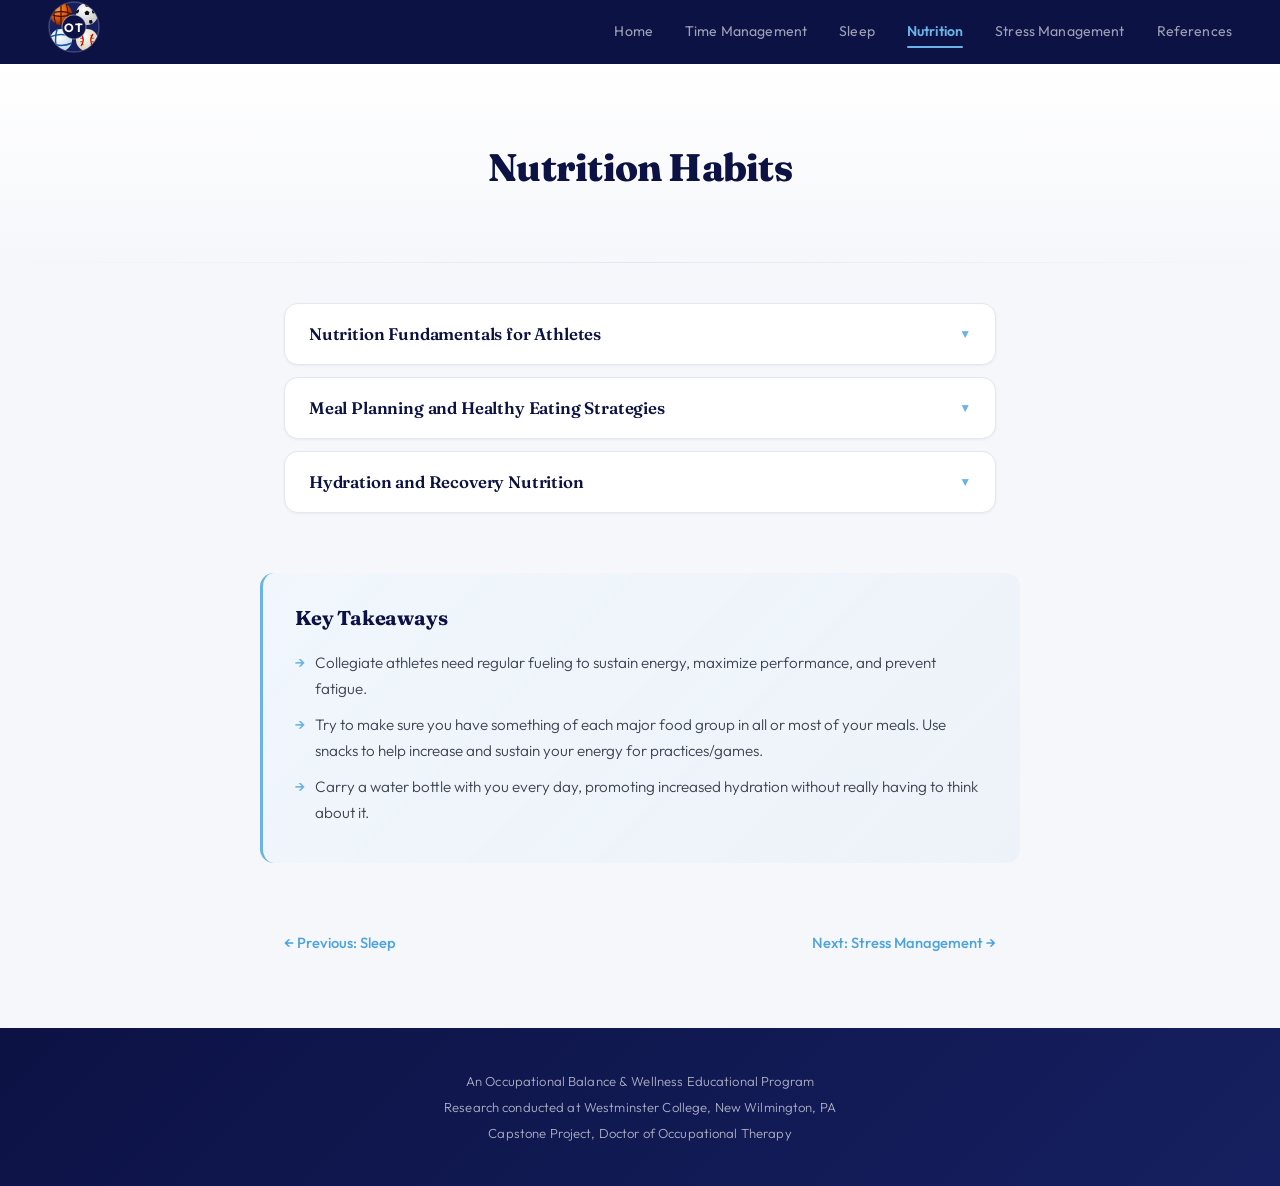
==== commit c16371b2: "feat: add References page with categorized program material sources Co-Authored-By: Claude Opus 4.6 " ====
--- a/nutrition.html
+++ b/nutrition.html
@@ -78,6 +78,7 @@
       <a href="sleep-hygiene.html">Sleep</a>
       <a href="nutrition.html" class="active">Nutrition</a>
       <a href="stress-management.html">Stress Management</a>
+      <a href="references.html">References</a>
     </div>
   </nav>
 
--- a/styles.css
+++ b/styles.css
@@ -755,6 +755,65 @@
 }
 
 /* =============================================
+   REFERENCES PAGE
+   ============================================= */
+
+.references-container {
+  max-width: 760px;
+  margin: 0 auto;
+  padding: 40px 24px 48px;
+}
+
+.references-category {
+  background-color: var(--white);
+  border-radius: var(--radius);
+  border: 1px solid var(--border-light);
+  box-shadow: var(--shadow-sm);
+  padding: 28px 32px;
+  margin-bottom: 20px;
+}
+
+.references-category h2 {
+  font-family: var(--font-heading);
+  font-size: 1.25rem;
+  color: var(--navy);
+  margin-bottom: 20px;
+  font-weight: 700;
+  letter-spacing: -0.01em;
+  padding-bottom: 12px;
+  border-bottom: 2px solid var(--soft-blue-bg);
+}
+
+.references-list {
+  list-style: none;
+  padding-left: 0;
+}
+
+.references-list li {
+  font-size: 0.9rem;
+  color: var(--medium-gray);
+  line-height: 1.75;
+  font-weight: 300;
+  margin-bottom: 16px;
+  padding-left: 20px;
+  text-indent: -20px;
+}
+
+.references-list li:last-child {
+  margin-bottom: 0;
+}
+
+.references-list li a {
+  color: var(--light-blue-vivid);
+  word-break: break-all;
+  transition: color 0.2s ease;
+}
+
+.references-list li a:hover {
+  color: var(--navy);
+}
+
+/* =============================================
    RESPONSIVE
    ============================================= */
 
